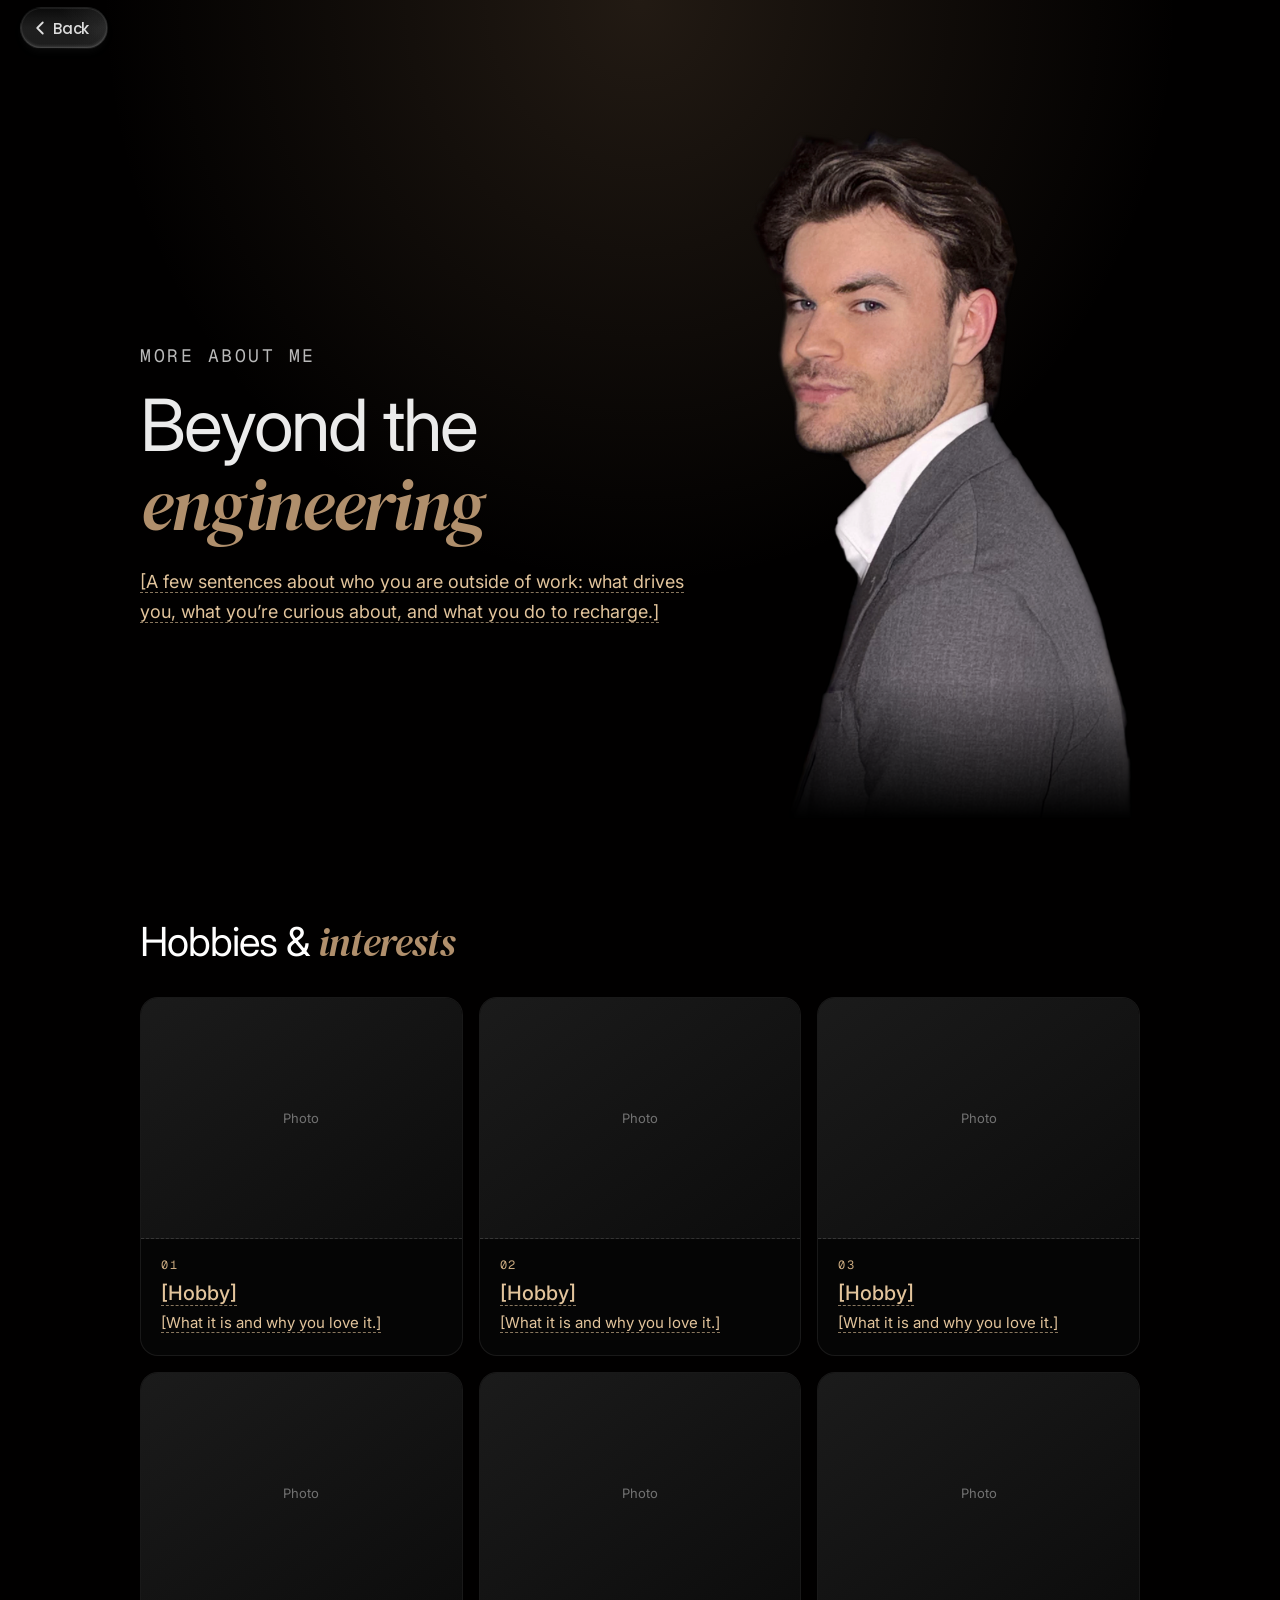
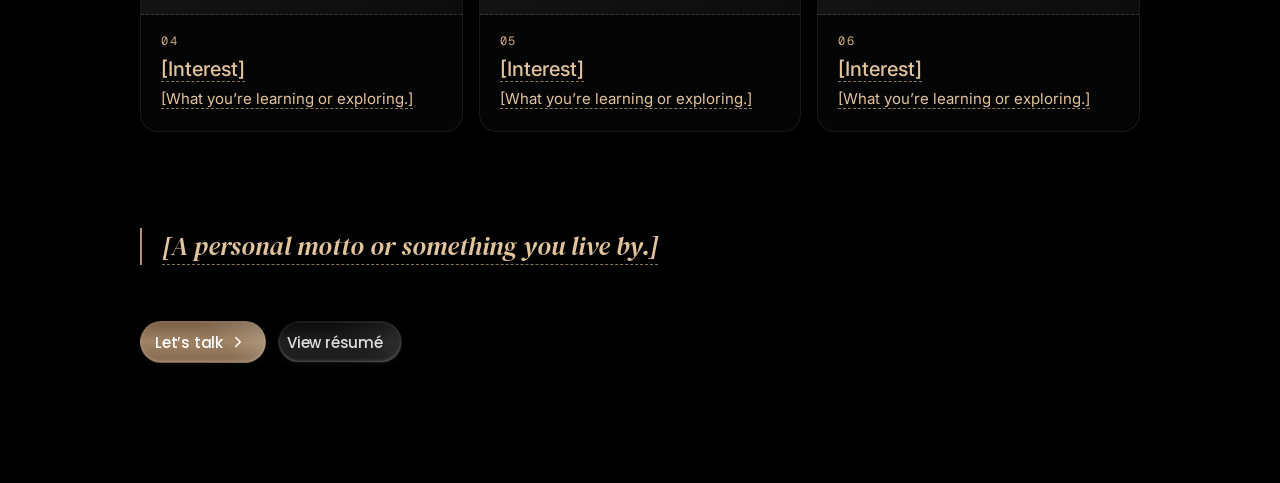
==== about.html @ 84b4afdb "About: gold glass 'More About Me' button and new hobbies & interests page Co-Authored-By: Claude Opu" ====
<!DOCTYPE html>
<html lang="en">
<head>
  <meta charset="UTF-8" />
  <meta name="viewport" content="width=device-width, initial-scale=1.0" />
  <title>More About Me — Piotr Spychalski</title>
  <link href="https://fonts.googleapis.com/css2?family=DM+Serif+Display:ital@0;1&family=Inter:wght@400;500&family=Geist+Mono:wght@400&family=Poppins:wght@500&display=swap" rel="stylesheet" />
  <link rel="stylesheet" href="back-button.css?v=2" />
  <style>
    html, body { min-height: 100%; margin: 0; background: #010000; color: #fff; font-family: Inter, system-ui, sans-serif; }
    body { background: radial-gradient(60% 40% at 50% 0%, rgba(152, 120, 88, 0.22), transparent 70%), #010000; }
    header { height: 56px; display: flex; align-items: center; padding: 0 20px; }
    main { max-width: 1000px; margin: 0 auto; padding: 8vh 24px 120px; }
    .kicker { margin: 0; font: 12px/1 "Geist Mono", ui-monospace, monospace; letter-spacing: .14em; text-transform: uppercase; color: #987858; }
    h1 { margin: 14px 0 0; font-weight: 400; font-size: clamp(40px, 6vw, 72px); line-height: 1.1; letter-spacing: -.03em; color: rgba(255, 255, 255, .92); }
    h1 em, h2 em { font-family: "DM Serif Display", serif; color: #b08f6c; }
    .intro { display: grid; grid-template-columns: 1.4fr 1fr; gap: 48px; align-items: center; }
    .intro p { margin: 22px 0 0; font-size: 18px; line-height: 1.7; color: #b9b9b9; }
    .intro img { width: 100%; height: auto; -webkit-mask-image: linear-gradient(to bottom, #000 80%, transparent); mask-image: linear-gradient(to bottom, #000 80%, transparent); }
    .fill { color: #e2c49c; border-bottom: 1px dashed rgba(226, 196, 156, .6); }
    h2 { margin: 96px 0 0; font-weight: 400; font-size: clamp(28px, 3.4vw, 40px); letter-spacing: -.025em; }
    .grid { display: grid; grid-template-columns: repeat(3, 1fr); gap: 16px; margin-top: 28px; }
    .card { border: 1px solid rgba(255, 255, 255, .08); border-radius: 18px; overflow: hidden; background: rgba(255, 255, 255, .02); transition: border-color .3s, transform .3s; }
    .card:hover { border-color: rgba(176, 143, 108, .6); transform: translateY(-3px); }
    .ph { aspect-ratio: 4 / 3; display: grid; place-items: center; background: linear-gradient(145deg, #1b1b1b, #0c0c0c); border-bottom: 1px dashed rgba(255, 255, 255, .12); color: rgba(255, 255, 255, .4); font-size: 13px; }
    .card .body { padding: 20px; }
    .card .n { margin: 0; font: 12px/1 "Geist Mono", ui-monospace, monospace; letter-spacing: .14em; color: #c9a97f; }
    .card h3 { margin: 10px 0 6px; font-weight: 500; font-size: 20px; }
    .card p { margin: 0; font-size: 15px; line-height: 1.6; color: #a8a8a8; }
    .quote { margin: 96px 0 0; padding-left: 20px; border-left: 2px solid #b08f6c; font-family: "DM Serif Display", serif; font-style: italic; font-size: 26px; line-height: 1.45; color: rgba(255, 255, 255, .9); }
    .cta { margin-top: 56px; display: flex; gap: 12px; flex-wrap: wrap; }
    @media (max-width: 800px) { .intro, .grid { grid-template-columns: 1fr; } .intro img { max-width: 280px; } }
  </style>
</head>
<body>
  <header>
    <a class="glass-back" href="index.html?home=1#about"><svg viewBox="0 0 24 24" fill="none" stroke="currentColor" stroke-width="2" stroke-linecap="round" stroke-linejoin="round" aria-hidden="true"><path d="M15 18l-6-6 6-6"/></svg>Back</a>
  </header>
  <main>
    <section class="intro">
      <div>
        <p class="kicker">More about me</p>
        <h1>Beyond the <em>engineering</em></h1>
        <p><span class="fill">[A few sentences about who you are outside of work: what drives you, what you’re curious about, and what you do to recharge.]</span></p>
      </div>
      <img src="piotr-about.png?v=2" alt="Piotr Spychalski" />
    </section>

    <h2>Hobbies &amp; <em>interests</em></h2>
    <div class="grid">
      <article class="card"><div class="ph">Photo</div><div class="body"><p class="n">01</p><h3><span class="fill">[Hobby]</span></h3><p><span class="fill">[What it is and why you love it.]</span></p></div></article>
      <article class="card"><div class="ph">Photo</div><div class="body"><p class="n">02</p><h3><span class="fill">[Hobby]</span></h3><p><span class="fill">[What it is and why you love it.]</span></p></div></article>
      <article class="card"><div class="ph">Photo</div><div class="body"><p class="n">03</p><h3><span class="fill">[Hobby]</span></h3><p><span class="fill">[What it is and why you love it.]</span></p></div></article>
      <article class="card"><div class="ph">Photo</div><div class="body"><p class="n">04</p><h3><span class="fill">[Interest]</span></h3><p><span class="fill">[What you’re learning or exploring.]</span></p></div></article>
      <article class="card"><div class="ph">Photo</div><div class="body"><p class="n">05</p><h3><span class="fill">[Interest]</span></h3><p><span class="fill">[What you’re learning or exploring.]</span></p></div></article>
      <article class="card"><div class="ph">Photo</div><div class="body"><p class="n">06</p><h3><span class="fill">[Interest]</span></h3><p><span class="fill">[What you’re learning or exploring.]</span></p></div></article>
    </div>

    <p class="quote"><span class="fill">[A personal motto or something you live by.]</span></p>

    <div class="cta">
      <a class="glass-back gold" href="index.html?home=1#contact">Let’s talk<svg viewBox="0 0 24 24" fill="none" stroke="currentColor" stroke-width="2" stroke-linecap="round" stroke-linejoin="round" aria-hidden="true"><path d="M9 18l6-6-6-6"/></svg></a>
      <a class="glass-back" href="resume.html">View résumé</a>
    </div>
  </main>
</body>
</html>
---- back-button.css ----
/* Frosted-glass "Back" pill used on secondary pages (resume, case study). */
.glass-back {
  position: relative;
  display: inline-flex;
  align-items: center;
  gap: 2px;
  height: 40px;
  padding: 0 18px 0 8px;
  border-radius: 50px;
  border: 1px solid transparent;
  overflow: hidden;
  color: rgba(255, 255, 255, 0.85);
  font-family: "Poppins", Inter, system-ui, sans-serif;
  font-size: 15px;
  font-weight: 500;
  letter-spacing: -0.2px;
  text-decoration: none;
  -webkit-backdrop-filter: blur(10px);
  backdrop-filter: blur(10px);
  background:
    linear-gradient(225deg, rgba(163, 163, 163, 0.12) 0%, transparent 40%),
    linear-gradient(315deg, rgba(163, 163, 163, 0.045) 0%, transparent 30%),
    linear-gradient(360deg, rgba(163, 163, 163, 0.09) 0%, rgba(199, 199, 199, 0.125) 50%, rgba(255, 255, 255, 0.042) 100%),
    linear-gradient(to bottom, transparent 0%, rgba(255, 255, 255, 0.06) 100%);
  box-shadow:
    0 5px 7.5px -2px rgba(41, 41, 41, 0.2),
    inset 0 0 0 1px rgba(255, 255, 255, 0.06),
    inset 0 1px 1px 0 rgba(163, 163, 163, 0.03),
    inset 0 -3px 3px -1px rgba(255, 255, 255, 0.14);
  transition: transform 1.2s cubic-bezier(0.23, 1, 0.32, 1), background 0.8s cubic-bezier(0.4, 0, 0.2, 1);
}
.glass-back svg { width: 22px; height: 22px; flex: none; }
.glass-back:hover { transform: translateY(-1px) scale(1.03); background-color: rgba(255, 255, 255, 0.06); color: #fff; }
.glass-back:active { transform: scale(0.97); }
.glass-back:focus-visible { outline: 2px solid #b08f6c; outline-offset: 2px; }

/* Gold variant (resume Download, About "More About Me"). */
.glass-back.gold {
  padding: 0 18px 0 14px; gap: 6px; color: #fff;
  background:
    linear-gradient(225deg, rgba(255, 255, 255, 0.18) 0%, transparent 40%),
    linear-gradient(315deg, rgba(255, 255, 255, 0.06) 0%, transparent 30%),
    linear-gradient(360deg, rgba(152, 120, 88, 0.85) 0%, rgba(176, 143, 108, 0.9) 50%, rgba(152, 120, 88, 0.8) 100%),
    linear-gradient(to bottom, transparent 0%, rgba(255, 255, 255, 0.08) 100%);
}
.glass-back.gold:hover { background-color: transparent; color: #fff; filter: brightness(1.12); }
.glass-back.gold svg { width: 18px; height: 18px; }
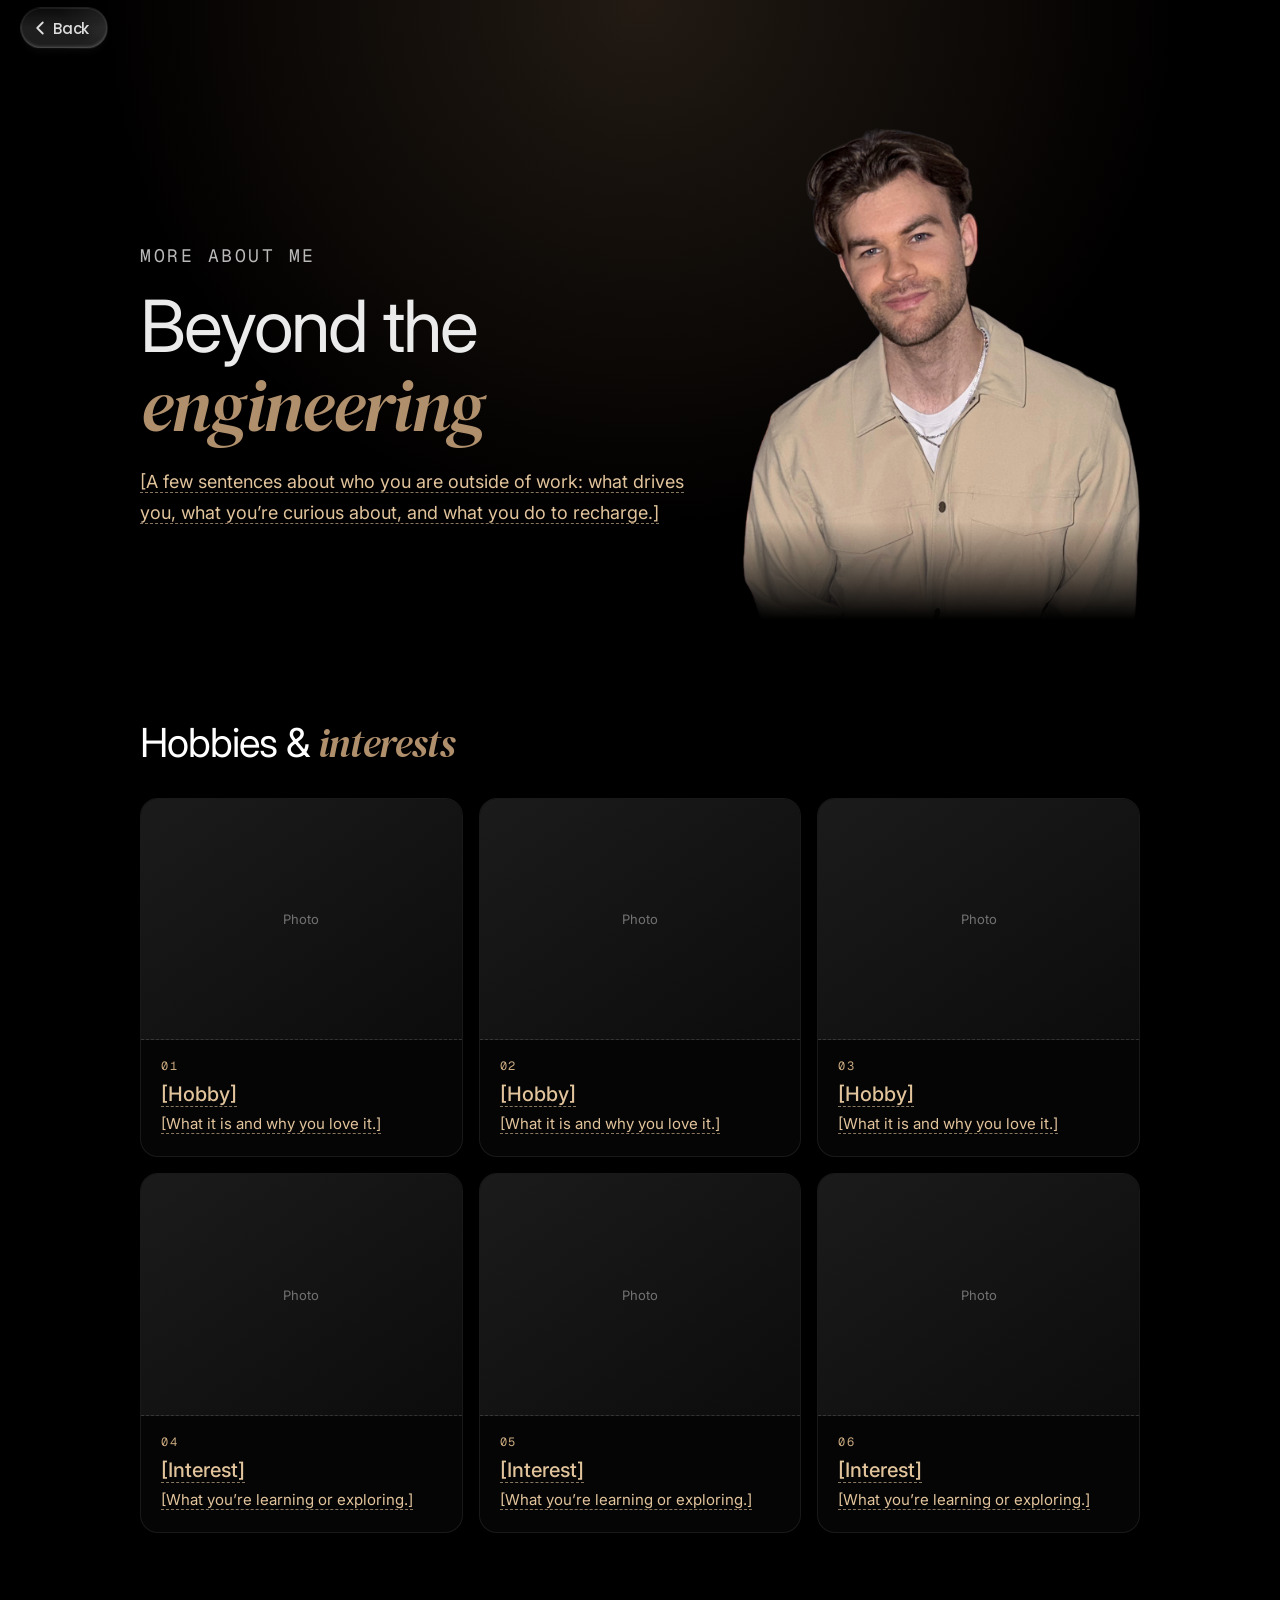
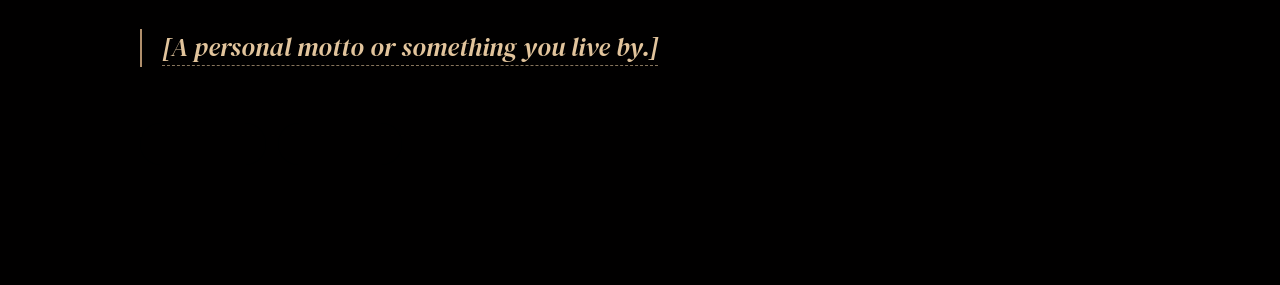
==== commit 64300178: "More About Me: new beige-overshirt portrait, cropped at the elbows Co-Authored-By: Claude Opus 5.5 <" ====
--- a/about.html
+++ b/about.html
@@ -43,7 +43,7 @@
         <h1>Beyond the <em>engineering</em></h1>
         <p><span class="fill">[A few sentences about who you are outside of work: what drives you, what you’re curious about, and what you do to recharge.]</span></p>
       </div>
-      <img src="piotr-about.png?v=2" alt="Piotr Spychalski" />
+      <img src="piotr-more.png" alt="Piotr Spychalski in a beige overshirt" width="1000" height="1240" />
     </section>
 
     <h2>Hobbies &amp; <em>interests</em></h2>
